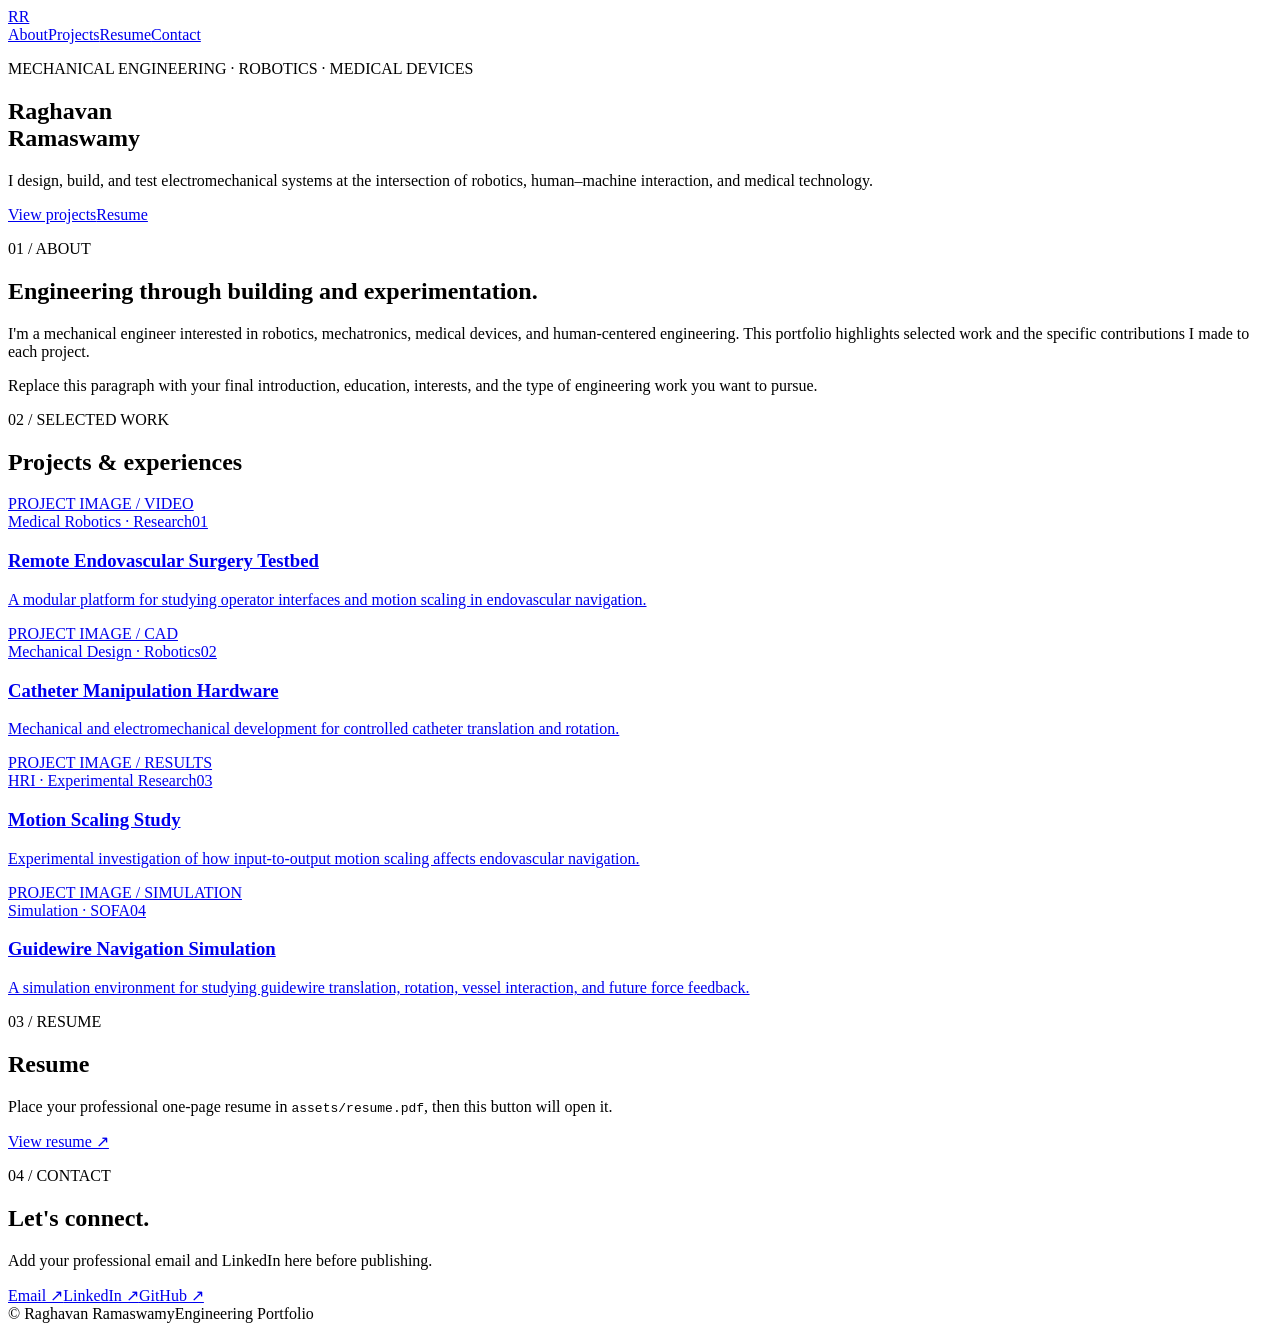
==== index.html @ cd0a9393 "Add files via upload" ====
<!doctype html>
<html lang="en">
<head>
  <meta charset="utf-8">
  <meta name="viewport" content="width=device-width, initial-scale=1">
  <meta name="description" content="Engineering portfolio of Raghavan Ramaswamy.">
  <title>Raghavan Ramaswamy | Engineering Portfolio</title>
  <link rel="stylesheet" href="assets/style.css">
</head>
<body>
<header class="site-header">
  <a class="brand" href="#home">RR</a>
  <nav aria-label="Main navigation">
    <a href="#about">About</a><a href="#projects">Projects</a><a href="#resume">Resume</a><a href="#contact">Contact</a>
  </nav>
</header>
<main>
  <section id="home" class="hero">
    <p class="eyebrow">MECHANICAL ENGINEERING · ROBOTICS · MEDICAL DEVICES</p>
    <h1>Raghavan<br>Ramaswamy</h1>
    <p class="lead">I design, build, and test electromechanical systems at the intersection of robotics, human–machine interaction, and medical technology.</p>
    <div class="actions"><a class="button primary" href="#projects">View projects</a><a class="button" href="#resume">Resume</a></div>
  </section>

  <section id="about" class="section two-col">
    <div><p class="section-label">01 / ABOUT</p><h2>Engineering through building and experimentation.</h2></div>
    <div><p>I'm a mechanical engineer interested in robotics, mechatronics, medical devices, and human-centered engineering. This portfolio highlights selected work and the specific contributions I made to each project.</p><p class="muted">Replace this paragraph with your final introduction, education, interests, and the type of engineering work you want to pursue.</p></div>
  </section>

  <section id="projects" class="section">
    <p class="section-label">02 / SELECTED WORK</p><h2>Projects & experiences</h2>
    <div class="project-grid">
      <a class="project-card" href="projects/endovascular-testbed.html"><div class="project-image placeholder">PROJECT IMAGE / VIDEO</div><div class="project-meta"><span>Medical Robotics · Research</span><span>01</span></div><h3>Remote Endovascular Surgery Testbed</h3><p>A modular platform for studying operator interfaces and motion scaling in endovascular navigation.</p></a>
      <a class="project-card" href="projects/catheter-manipulator.html"><div class="project-image placeholder">PROJECT IMAGE / CAD</div><div class="project-meta"><span>Mechanical Design · Robotics</span><span>02</span></div><h3>Catheter Manipulation Hardware</h3><p>Mechanical and electromechanical development for controlled catheter translation and rotation.</p></a>
      <a class="project-card" href="projects/motion-scaling.html"><div class="project-image placeholder">PROJECT IMAGE / RESULTS</div><div class="project-meta"><span>HRI · Experimental Research</span><span>03</span></div><h3>Motion Scaling Study</h3><p>Experimental investigation of how input-to-output motion scaling affects endovascular navigation.</p></a>
      <a class="project-card" href="projects/guidewire-simulation.html"><div class="project-image placeholder">PROJECT IMAGE / SIMULATION</div><div class="project-meta"><span>Simulation · SOFA</span><span>04</span></div><h3>Guidewire Navigation Simulation</h3><p>A simulation environment for studying guidewire translation, rotation, vessel interaction, and future force feedback.</p></a>
    </div>
  </section>

  <section id="resume" class="section resume-section">
    <div><p class="section-label">03 / RESUME</p><h2>Resume</h2><p>Place your professional one-page resume in <code>assets/resume.pdf</code>, then this button will open it.</p></div>
    <a class="button primary" href="assets/resume.pdf" target="_blank" rel="noopener">View resume ↗</a>
  </section>

  <section id="contact" class="section contact">
    <p class="section-label">04 / CONTACT</p><h2>Let's connect.</h2><p>Add your professional email and LinkedIn here before publishing.</p>
    <div class="contact-links"><a href="mailto:YOUR_EMAIL">Email ↗</a><a href="YOUR_LINKEDIN_URL" target="_blank" rel="noopener">LinkedIn ↗</a><a href="YOUR_GITHUB_URL" target="_blank" rel="noopener">GitHub ↗</a></div>
  </section>
</main>
<footer><span>© <span id="year"></span> Raghavan Ramaswamy</span><span>Engineering Portfolio</span></footer>
<script src="assets/script.js"></script>
</body></html>
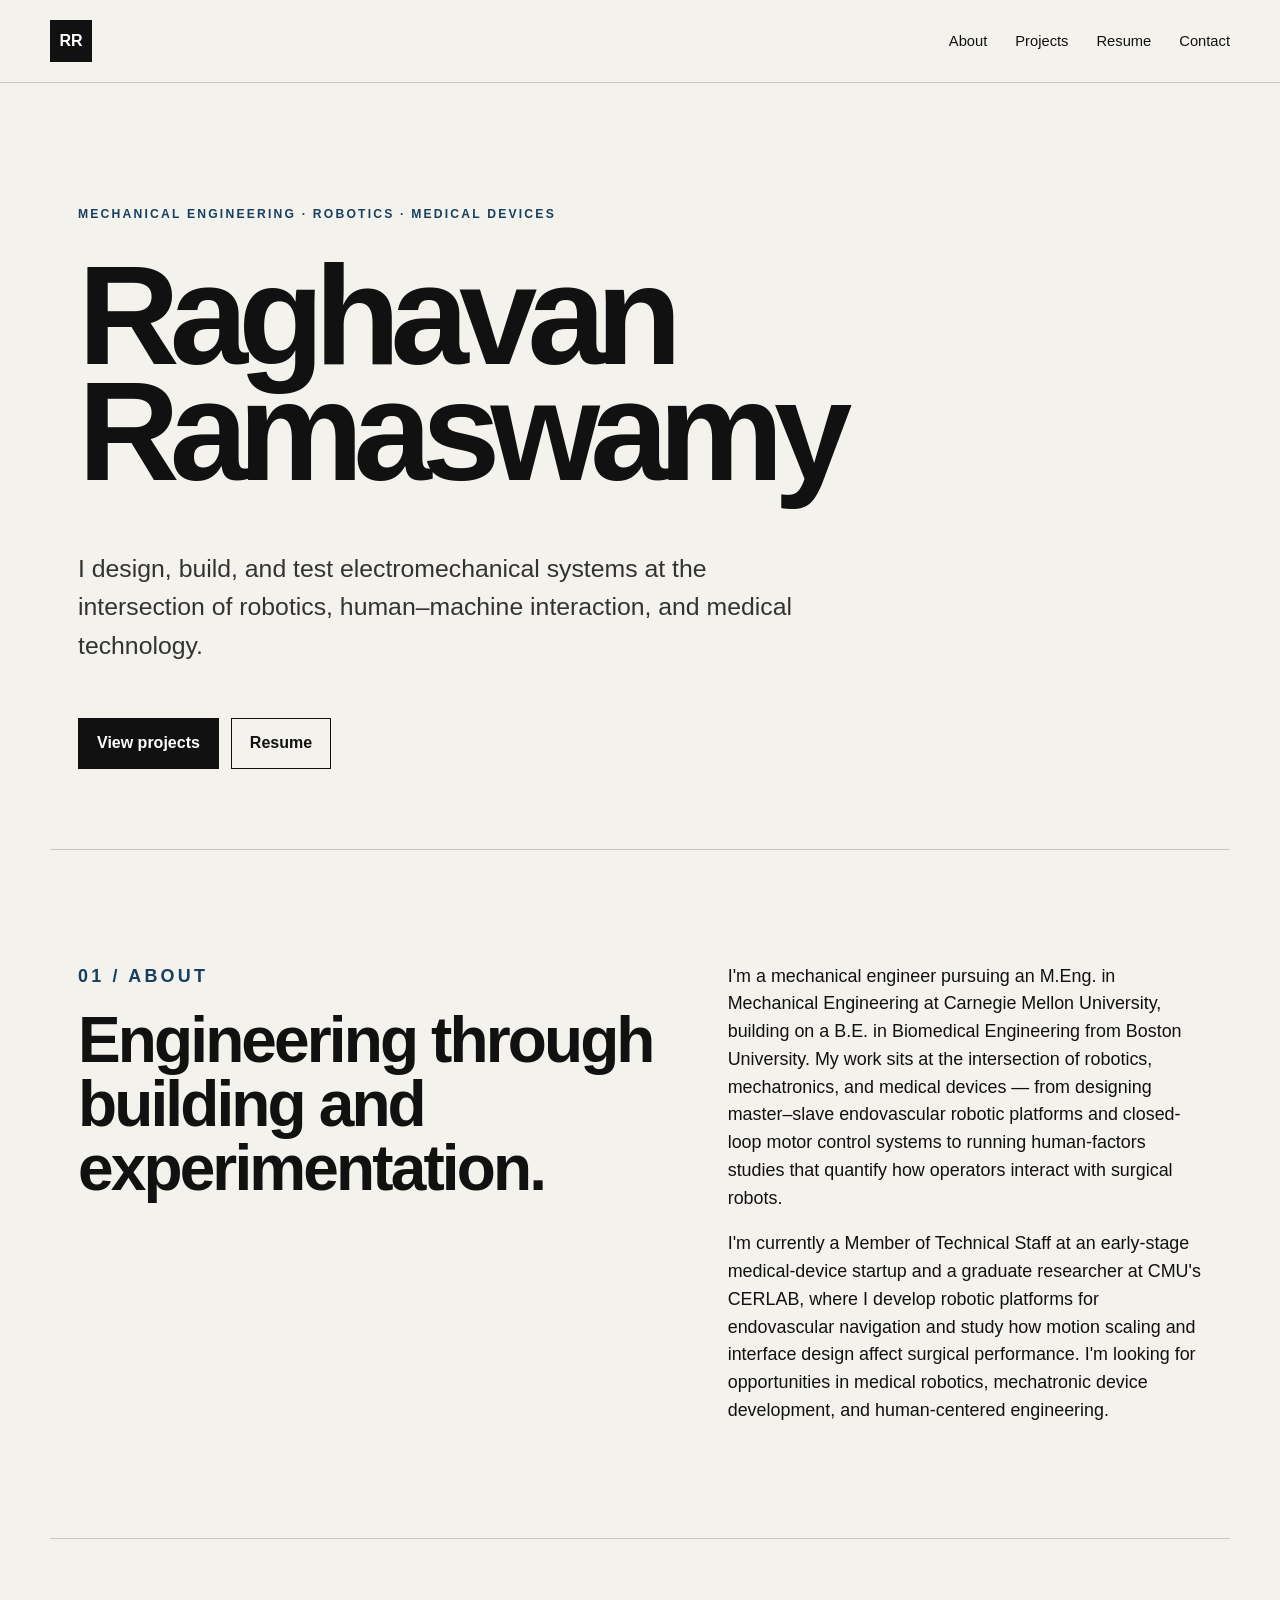
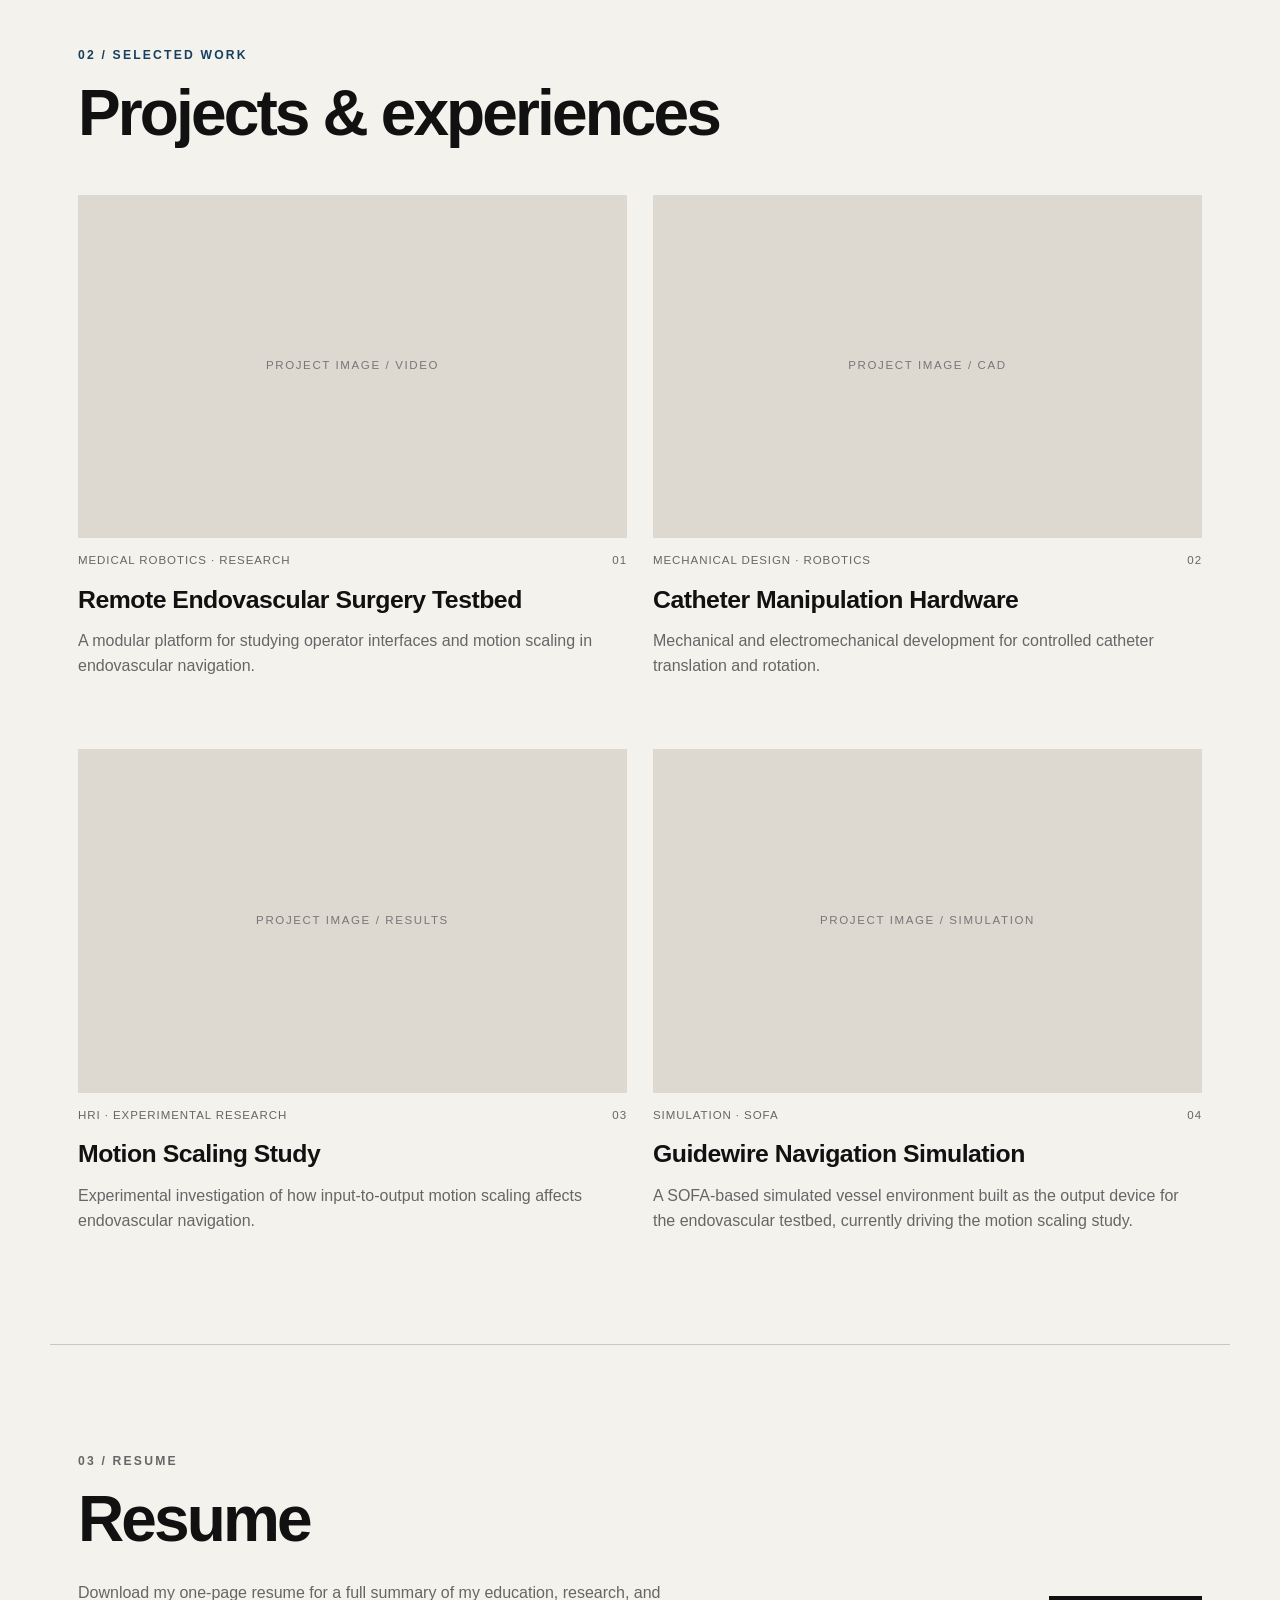
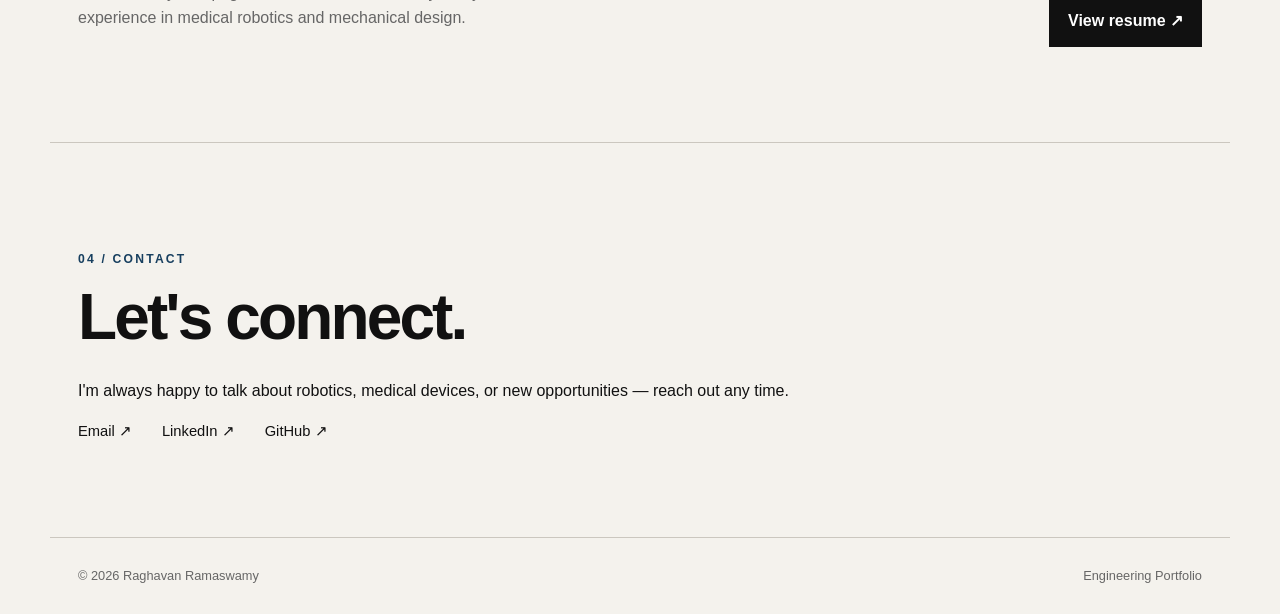
==== commit 48225737: "Fill in portfolio content from resume Add real About/Contact/Resume content, wire up resume.pdf, and" ====
--- a/index.html
+++ b/index.html
@@ -24,7 +24,7 @@
 
   <section id="about" class="section two-col">
     <div><p class="section-label">01 / ABOUT</p><h2>Engineering through building and experimentation.</h2></div>
-    <div><p>I'm a mechanical engineer interested in robotics, mechatronics, medical devices, and human-centered engineering. This portfolio highlights selected work and the specific contributions I made to each project.</p><p class="muted">Replace this paragraph with your final introduction, education, interests, and the type of engineering work you want to pursue.</p></div>
+    <div><p>I'm a mechanical engineer pursuing an M.Eng. in Mechanical Engineering at Carnegie Mellon University, building on a B.E. in Biomedical Engineering from Boston University. My work sits at the intersection of robotics, mechatronics, and medical devices — from designing master–slave endovascular robotic platforms and closed-loop motor control systems to running human-factors studies that quantify how operators interact with surgical robots.</p><p>I'm currently a Member of Technical Staff at an early-stage medical-device startup and a graduate researcher at CMU's CERLAB, where I develop robotic platforms for endovascular navigation and study how motion scaling and interface design affect surgical performance. I'm looking for opportunities in medical robotics, mechatronic device development, and human-centered engineering.</p></div>
   </section>
 
   <section id="projects" class="section">
@@ -33,18 +33,18 @@
       <a class="project-card" href="projects/endovascular-testbed.html"><div class="project-image placeholder">PROJECT IMAGE / VIDEO</div><div class="project-meta"><span>Medical Robotics · Research</span><span>01</span></div><h3>Remote Endovascular Surgery Testbed</h3><p>A modular platform for studying operator interfaces and motion scaling in endovascular navigation.</p></a>
       <a class="project-card" href="projects/catheter-manipulator.html"><div class="project-image placeholder">PROJECT IMAGE / CAD</div><div class="project-meta"><span>Mechanical Design · Robotics</span><span>02</span></div><h3>Catheter Manipulation Hardware</h3><p>Mechanical and electromechanical development for controlled catheter translation and rotation.</p></a>
       <a class="project-card" href="projects/motion-scaling.html"><div class="project-image placeholder">PROJECT IMAGE / RESULTS</div><div class="project-meta"><span>HRI · Experimental Research</span><span>03</span></div><h3>Motion Scaling Study</h3><p>Experimental investigation of how input-to-output motion scaling affects endovascular navigation.</p></a>
-      <a class="project-card" href="projects/guidewire-simulation.html"><div class="project-image placeholder">PROJECT IMAGE / SIMULATION</div><div class="project-meta"><span>Simulation · SOFA</span><span>04</span></div><h3>Guidewire Navigation Simulation</h3><p>A simulation environment for studying guidewire translation, rotation, vessel interaction, and future force feedback.</p></a>
+      <a class="project-card" href="projects/guidewire-simulation.html"><div class="project-image placeholder">PROJECT IMAGE / SIMULATION</div><div class="project-meta"><span>Simulation · SOFA</span><span>04</span></div><h3>Guidewire Navigation Simulation</h3><p>A SOFA-based simulated vessel environment built as the output device for the endovascular testbed, currently driving the motion scaling study.</p></a>
     </div>
   </section>
 
   <section id="resume" class="section resume-section">
-    <div><p class="section-label">03 / RESUME</p><h2>Resume</h2><p>Place your professional one-page resume in <code>assets/resume.pdf</code>, then this button will open it.</p></div>
+    <div><p class="section-label">03 / RESUME</p><h2>Resume</h2><p>Download my one-page resume for a full summary of my education, research, and experience in medical robotics and mechanical design.</p></div>
     <a class="button primary" href="assets/resume.pdf" target="_blank" rel="noopener">View resume ↗</a>
   </section>
 
   <section id="contact" class="section contact">
-    <p class="section-label">04 / CONTACT</p><h2>Let's connect.</h2><p>Add your professional email and LinkedIn here before publishing.</p>
-    <div class="contact-links"><a href="mailto:YOUR_EMAIL">Email ↗</a><a href="YOUR_LINKEDIN_URL" target="_blank" rel="noopener">LinkedIn ↗</a><a href="YOUR_GITHUB_URL" target="_blank" rel="noopener">GitHub ↗</a></div>
+    <p class="section-label">04 / CONTACT</p><h2>Let's connect.</h2><p>I'm always happy to talk about robotics, medical devices, or new opportunities — reach out any time.</p>
+    <div class="contact-links"><a href="mailto:raghavansus@gmail.com">Email ↗</a><a href="https://www.linkedin.com/in/raghavan-ramaswamy-b68439186" target="_blank" rel="noopener">LinkedIn ↗</a><a href="https://github.com/raghavansus" target="_blank" rel="noopener">GitHub ↗</a></div>
   </section>
 </main>
 <footer><span>© <span id="year"></span> Raghavan Ramaswamy</span><span>Engineering Portfolio</span></footer>
--- a/assets/style.css
+++ b/assets/style.css
@@ -0,0 +1 @@
+:root{--bg:#f4f2ed;--ink:#111;--muted:#666;--line:#cbc7bf;--accent:#173f5f;--max:1180px}*{box-sizing:border-box}html{scroll-behavior:smooth}body{margin:0;background:var(--bg);color:var(--ink);font-family:Inter,Arial,Helvetica,sans-serif;line-height:1.55}.site-header{position:sticky;top:0;z-index:10;display:flex;justify-content:space-between;align-items:center;padding:20px max(28px,calc((100vw - var(--max))/2));background:rgba(244,242,237,.92);backdrop-filter:blur(12px);border-bottom:1px solid var(--line)}.brand{display:grid;place-items:center;width:42px;height:42px;background:var(--ink);color:white;text-decoration:none;font-weight:800}.site-header nav{display:flex;gap:28px}.site-header nav a,.contact-links a{color:var(--ink);text-decoration:none;font-size:.92rem}.site-header nav a:hover,.contact-links a:hover{text-decoration:underline}.hero,.section,footer{max-width:var(--max);margin:auto}.hero{min-height:78vh;padding:110px 28px 80px;display:flex;flex-direction:column;justify-content:center}.eyebrow,.section-label{font-size:.76rem;letter-spacing:.18em;font-weight:700;color:var(--accent)}h1{font-size:clamp(4rem,11vw,9rem);line-height:.82;letter-spacing:-.07em;margin:22px 0 36px;max-width:950px}h2{font-size:clamp(2.2rem,5vw,4.5rem);line-height:1;letter-spacing:-.045em;margin:16px 0 30px}h3{font-size:1.55rem;line-height:1.1;margin:16px 0 10px;letter-spacing:-.02em}.lead{font-size:clamp(1.15rem,2vw,1.55rem);max-width:720px;color:#333}.actions{display:flex;gap:12px;margin-top:28px}.button{display:inline-block;border:1px solid var(--ink);padding:12px 18px;text-decoration:none;color:var(--ink);font-weight:650}.button.primary{background:var(--ink);color:#fff}.button:hover{transform:translateY(-1px)}.section{padding:95px 28px;border-top:1px solid var(--line)}.two-col{display:grid;grid-template-columns:1.1fr .9fr;gap:70px}.two-col p{font-size:1.12rem}.muted{color:var(--muted)}.project-grid{display:grid;grid-template-columns:1fr 1fr;gap:55px 26px;margin-top:50px}.project-card{color:inherit;text-decoration:none}.project-image{aspect-ratio:16/10;background:#ddd9d0;display:grid;place-items:center;overflow:hidden}.project-image img{width:100%;height:100%;object-fit:cover}.placeholder{font-size:.72rem;letter-spacing:.14em;color:#777}.project-meta{display:flex;justify-content:space-between;margin-top:14px;font-size:.72rem;letter-spacing:.08em;text-transform:uppercase;color:var(--muted)}.project-card p{color:var(--muted);max-width:560px}.resume-section{display:flex;align-items:end;justify-content:space-between;gap:40px}.resume-section p{color:var(--muted);max-width:600px}.contact-links{display:flex;gap:30px;font-size:1.1rem}footer{padding:28px;display:flex;justify-content:space-between;border-top:1px solid var(--line);font-size:.8rem;color:var(--muted)}.project-page{max-width:900px;margin:auto;padding:80px 28px}.back{color:var(--ink);text-decoration:none}.project-page h1{font-size:clamp(3rem,8vw,6rem);margin-top:60px}.project-page .summary{font-size:1.3rem;max-width:750px}.project-section{padding:50px 0;border-top:1px solid var(--line)}.project-section h2{font-size:2rem}.project-section ul{padding-left:20px}@media(max-width:720px){.site-header nav{gap:14px}.site-header nav a:nth-child(1){display:none}.hero{padding-top:75px}.two-col,.project-grid{grid-template-columns:1fr}.resume-section{align-items:start;flex-direction:column}.contact-links{flex-direction:column;gap:12px}footer{gap:20px}.project-grid{gap:42px}}
